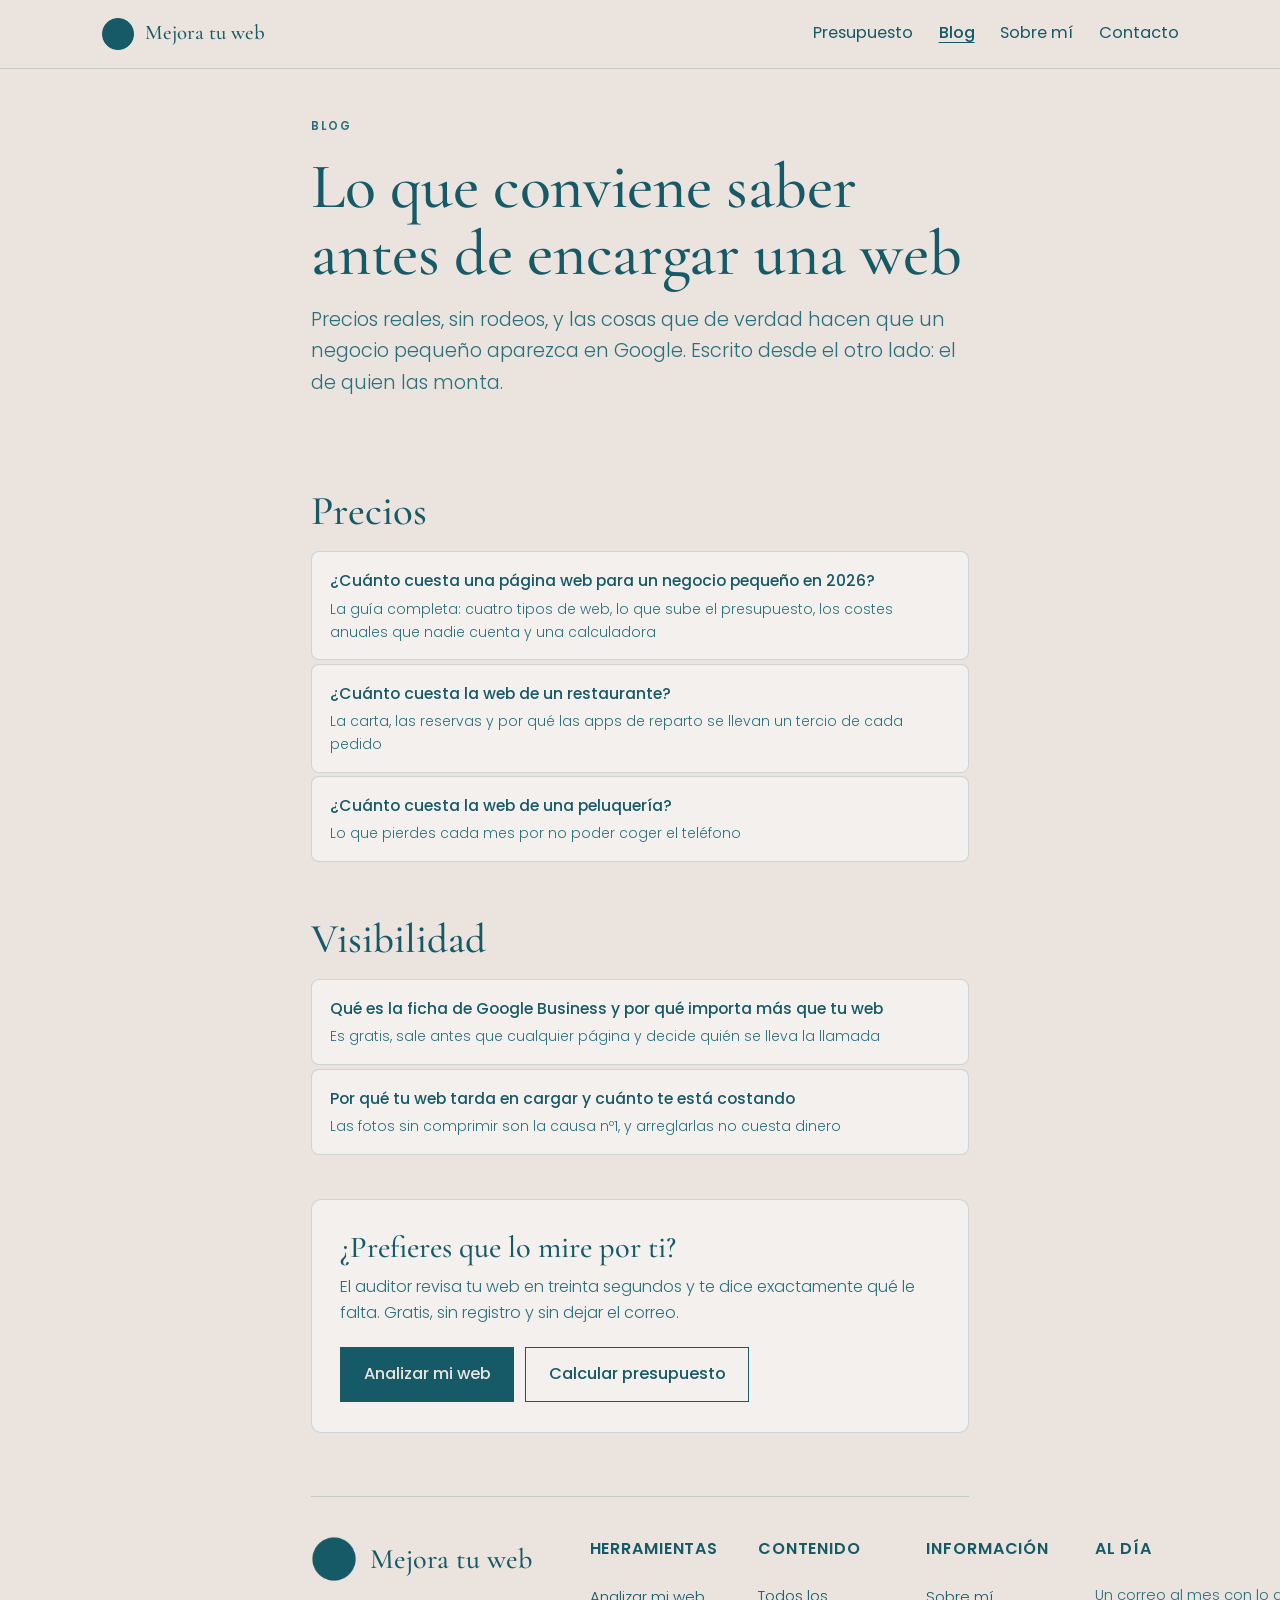
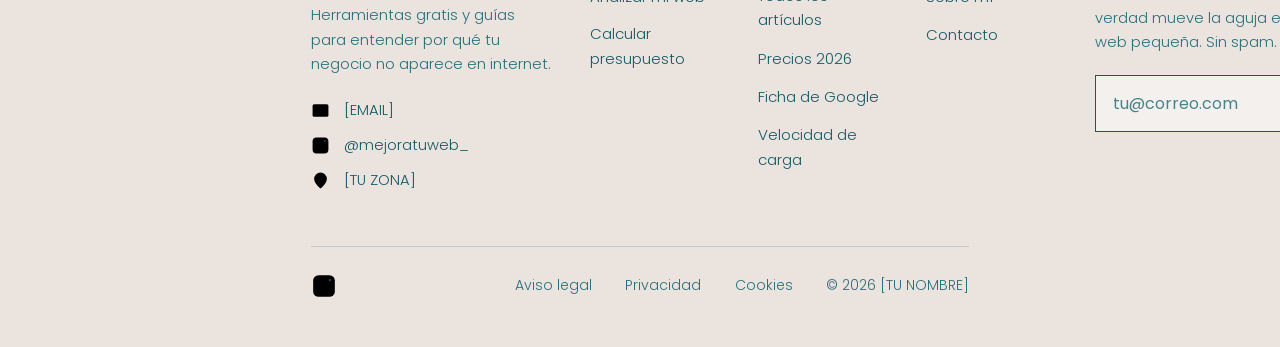
==== blog/index.html @ fc8d4a64 "Primer commit: el sitio completo Sitio de contenido y herramientas gratuitas sobre visibilidad web. " ====
<!DOCTYPE html>
<html lang="es">
<head>
<meta charset="utf-8">
<meta name="viewport" content="width=device-width, initial-scale=1">
<title>Blog · Mejora tu web</title>
<meta name="description" content="Artículos sobre precios de páginas web, visibilidad en Google y todo lo que un negocio pequeño necesita saber antes de encargar su web.">
<link rel="canonical" href="https://mejoratuweb.world/blog">

<link rel="icon" href="/img/logo.png">
<link rel="preconnect" href="https://fonts.googleapis.com">
<link rel="preconnect" href="https://fonts.gstatic.com" crossorigin>
<link rel="stylesheet" href="https://fonts.googleapis.com/css2?family=Cormorant+Garamond:wght@400;500;600&family=Poppins:wght@300;400;500;600&display=swap">
<link rel="stylesheet" href="/estilo.css">
<script type="application/ld+json">
{
  "@context": "https://schema.org",
  "@type": "WebSite",
  "name": "Mejora tu web",
  "description": "Herramientas gratuitas y contenidos sobre visibilidad web para negocios pequeños.",
  "url": "https://mejoratuweb.world/",
  "areaServed": { "@type": "Place", "name": "[TU ZONA]" },
  "address": {
    "@type": "PostalAddress",
    "addressLocality": "[TU LOCALIDAD]",
    "postalCode": "[CP]",
    "addressCountry": "ES"
  },
  "founder": { "@type": "Person", "name": "[TU NOMBRE]" },
  "sameAs": ["https://instagram.com/mejoratuweb_"],
  "email": "[EMAIL]"
}
</script>
</head>
<body>
<div class="barra">
<nav class="nav">
  <a class="marca" href="/"><img src="/img/logo.png" alt="" width="120" height="120">Mejora tu web</a>
  <ul>
    <li><a href="/presupuesto">Presupuesto</a></li>
    <li><a href="/blog" aria-current="page">Blog</a></li>
    <li><a href="/sobre-mi">Sobre mí</a></li>
    <li><a href="/contacto">Contacto</a></li>
  </ul>
</nav>
</div>

<div class="wrap">

<header style="padding-block:48px 10px;">
  <p class="eyebrow">Blog</p>
  <h1>Lo que conviene saber antes de encargar una web</h1>
  <p class="lede">Precios reales, sin rodeos, y las cosas que de verdad hacen que un negocio pequeño aparezca en Google. Escrito desde el otro lado: el de quien las monta.</p>
</header>

<h2>Precios</h2>

<ul class="rv more">
  <li><a href="/blog/precio-web-negocio-pequeno">¿Cuánto cuesta una página web para un negocio pequeño en 2026?<span class="sub">La guía completa: cuatro tipos de web, lo que sube el presupuesto, los costes anuales que nadie cuenta y una calculadora</span></a></li>
  <li><a href="/blog/precio-web-restaurante">¿Cuánto cuesta la web de un restaurante?<span class="sub">La carta, las reservas y por qué las apps de reparto se llevan un tercio de cada pedido</span></a></li>
  <li><a href="/blog/precio-web-peluqueria">¿Cuánto cuesta la web de una peluquería?<span class="sub">Lo que pierdes cada mes por no poder coger el teléfono</span></a></li>
</ul>

<h2>Visibilidad</h2>

<ul class="rv more">
  <li><a href="/blog/ficha-google-business">Qué es la ficha de Google Business y por qué importa más que tu web<span class="sub">Es gratis, sale antes que cualquier página y decide quién se lleva la llamada</span></a></li>
  <li><a href="/blog/velocidad-web">Por qué tu web tarda en cargar y cuánto te está costando<span class="sub">Las fotos sin comprimir son la causa nº1, y arreglarlas no cuesta dinero</span></a></li>
</ul>

<div class="rv cta">
  <h2>¿Prefieres que lo mire por ti?</h2>
  <p>El auditor revisa tu web en treinta segundos y te dice exactamente qué le falta. Gratis, sin registro y sin dejar el correo.</p>
  <div class="btns">
    <a class="btn" href="/">Analizar mi web</a>
    <a class="btn-ghost" href="/presupuesto">Calcular presupuesto</a>
  </div>
</div>

<footer class="pie">

  <div class="pie-grid">

    <div class="pie-marca">
      <div class="pie-lockup"><img src="/img/logo.png" alt="" width="120" height="120"><span>Mejora tu web</span></div>
      <p class="pie-blurb">Herramientas gratis y guías para entender por qué tu negocio no aparece en internet.</p>
      <ul class="contacto-lista">
        <li><svg viewBox="0 0 24 24" aria-hidden="true" stroke-linecap="round" stroke-linejoin="round"><rect x="2" y="4" width="20" height="16" rx="2"/><path d="m22 7-10 6L2 7"/></svg><a href="mailto:[EMAIL]">[EMAIL]</a></li>
        <li><svg viewBox="0 0 24 24" aria-hidden="true" stroke-linecap="round" stroke-linejoin="round"><rect x="2" y="2" width="20" height="20" rx="5"/><circle cx="12" cy="12" r="4"/><circle cx="17.5" cy="6.5" r="1" fill="currentColor" stroke="none"/></svg><a href="https://instagram.com/mejoratuweb_" target="_blank" rel="noopener">@mejoratuweb_</a></li>
        <li><svg viewBox="0 0 24 24" aria-hidden="true" stroke-linecap="round" stroke-linejoin="round"><path d="M20 10c0 6-8 12-8 12s-8-6-8-12a8 8 0 0 1 16 0z"/><circle cx="12" cy="10" r="3"/></svg><span>[TU ZONA]</span></li>
      </ul>
    </div>

    <nav class="pie-col" aria-label="Herramientas">
      <h3>Herramientas</h3>
      <ul>
        <li><a href="/">Analizar mi web</a></li>
        <li><a href="/presupuesto">Calcular presupuesto</a></li>
      </ul>
    </nav>

    <nav class="pie-col" aria-label="Contenido">
      <h3>Contenido</h3>
      <ul>
        <li><a href="/blog">Todos los artículos</a></li>
        <li><a href="/blog/precio-web-negocio-pequeno">Precios 2026</a></li>
        <li><a href="/blog/ficha-google-business">Ficha de Google</a></li>
        <li><a href="/blog/velocidad-web">Velocidad de carga</a></li>
      </ul>
    </nav>

    <nav class="pie-col" aria-label="Información">
      <h3>Información</h3>
      <ul>
        <li><a href="/sobre-mi">Sobre mí</a></li>
        <li><a href="/contacto">Contacto</a></li>
      </ul>
    </nav>

    <div class="pie-boletin">
      <h3>Al día</h3>
      <p>Un correo al mes con lo que de verdad mueve la aguja en una web pequeña. Sin spam.</p>
      <form class="suscribe" name="boletin" method="POST" data-netlify="true" action="/gracias">
        <input type="hidden" name="form-name" value="boletin">
        <label class="sr-only" for="nl-email">Tu correo electrónico</label>
        <input id="nl-email" type="email" name="email" placeholder="tu@correo.com"
               autocomplete="email" required>
        <button type="submit" aria-label="Suscribirme"><svg viewBox="0 0 24 24" aria-hidden="true" stroke-linecap="round" stroke-linejoin="round"><path d="M4 12h15M13 6l6 6-6 6"/></svg></button>
      </form>
    </div>

  </div>

  <div class="pie-bajo">
    <div class="pie-social">
      <a href="https://instagram.com/mejoratuweb_" target="_blank" rel="noopener" aria-label="Instagram"><svg viewBox="0 0 24 24" aria-hidden="true" stroke-linecap="round" stroke-linejoin="round"><rect x="2" y="2" width="20" height="20" rx="5"/><circle cx="12" cy="12" r="4"/><circle cx="17.5" cy="6.5" r="1" fill="currentColor" stroke="none"/></svg></a>
    </div>
    <nav class="pie-legal" aria-label="Legal">
      <a href="/aviso-legal">Aviso legal</a>
      <a href="/politica-de-privacidad">Privacidad</a>
      <a href="/politica-de-cookies">Cookies</a>
      <span>&copy; 2026 [TU NOMBRE]</span>
    </nav>
  </div>

</footer>

</div>
<script src="/ambiente.js" defer></script>
</body>
</html>
---- estilo.css ----
/* ═══════════════════════════════════════════════════════════
   SISTEMA VISUAL — un solo archivo para todo el sitio.
   <link rel="stylesheet" href="/estilo.css">

   Dirección: papel crema y tinta verde azulada. Trazo fino,
   mucho aire, versales espaciadas en los rótulos y una serif
   solo para la marca y los titulares grandes.

   Tema único a propósito: no hay modo oscuro, así que todos
   los colores se pintan explícitamente.
   ═══════════════════════════════════════════════════════════ */

:root{
  color-scheme: light;

  --ink:#175A67;          /* texto, iconos, bordes, relleno de botón */
  --ink-soft:#2A707C;     /* secundario y marcadores de posición */
  --ink-faint:#5C8D96;    /* terciario */
  --ink-hover:#0F454F;    /* hover del botón sólido */
  --cream:#EAE3DE;        /* fondo de página */
  --cream-2:#F2EDE9;      /* superficies elevadas */
  --veil:rgba(255,255,255,.45);
  --line:rgba(23,90,103,.18);
  --line-2:rgba(23,90,103,.34);

  --bad:#A8271C;
  --bad-soft:rgba(168,39,28,.09);
  --warn:#8A5D00;
  --warn-soft:rgba(138,93,0,.10);
  --ok:#1F6B4A;
  --ok-soft:rgba(31,107,74,.10);

  --sans:'Poppins', "Helvetica Neue", Arial, sans-serif;
  --serif:'Cormorant Garamond', Georgia, 'Times New Roman', serif;

  --max:1440px;
  --r:10px;
  --fs-nav:clamp(.9rem, .55vw + .75rem, 1.02rem);
}

*,*::before,*::after{box-sizing:border-box;}
html{-webkit-text-size-adjust:100%;scroll-behavior:smooth;background:var(--cream);}

body{
  margin:0;
  background:var(--cream);
  color:var(--ink);
  font-family:var(--sans);
  font-weight:300;
  font-size:16px;
  line-height:1.65;
  padding:0;
  -webkit-font-smoothing:antialiased;
  overflow-wrap:break-word;
}
::selection{background:rgba(23,90,103,.18);}

.wrap{max-width:760px;margin:0 auto;padding-inline:clamp(1.25rem,4vw,4.5rem);}
.wrap-wide{max-width:var(--max);margin:0 auto;padding-inline:clamp(1.25rem,4vw,4.5rem);}
:focus-visible{outline:2px solid var(--ink);outline-offset:3px;border-radius:3px;}
.sr-only{
  position:absolute;width:1px;height:1px;padding:0;margin:-1px;
  overflow:hidden;clip:rect(0,0,0,0);white-space:nowrap;border:0;
}

/* ── apariciones al entrar en pantalla ─────────────────────
   Parten visibles: sin JS la página se lee igual. */
.rv{transition:transform .72s cubic-bezier(.22,1,.36,1), opacity .72s cubic-bezier(.22,1,.36,1);}
html.js .rv{transform:translate3d(0,14px,0);opacity:0;}
html.js .rv.visible{transform:none;opacity:1;}

/* ── navegación ────────────────────────────────────────────── */
/* La barra ocupa todo el ancho; su contenido se alinea con el texto. */
.barra{
  position:sticky;top:0;z-index:50;
  border-bottom:1px solid var(--line);
  background:rgba(234,227,222,.92);
  backdrop-filter:blur(10px);-webkit-backdrop-filter:blur(10px);
}
.nav{
  max-width:1180px;margin:0 auto;
  padding:1.05rem clamp(1.25rem,4vw,4.5rem);
  display:flex;justify-content:space-between;align-items:center;
  gap:1rem 2rem;flex-wrap:wrap;
}
.nav .marca{
  display:inline-flex;align-items:center;gap:.6rem;
  color:var(--ink);text-decoration:none;
  font-family:var(--serif);font-weight:500;
  font-size:clamp(1.3rem,1.6vw,1.6rem);line-height:1;
}
.nav .marca img,
.nav .marca svg{width:34px;height:34px;flex:0 0 auto;object-fit:contain;}
.nav ul{display:flex;gap:clamp(1rem,2vw,2rem);list-style:none;margin:0;padding:0;flex-wrap:wrap;}
.nav li{margin:0;}
.nav a:not(.marca){
  color:var(--ink);text-decoration:none;font-size:var(--fs-nav);font-weight:400;
  transition:opacity .2s ease;
}
.nav a:not(.marca):hover{opacity:.62;}
.nav a[aria-current="page"]{font-weight:500;text-decoration:underline;text-underline-offset:4px;}

/* ── tipografía ────────────────────────────────────────────── */
h1{
  font-family:var(--serif);font-weight:500;
  font-size:clamp(2.4rem,5.2vw,4rem);line-height:1.05;letter-spacing:-.005em;
  margin:0 0 1rem;text-wrap:balance;color:var(--ink);
}
h2{
  font-family:var(--serif);font-weight:500;
  font-size:clamp(1.75rem,3.2vw,2.6rem);line-height:1.15;
  margin:3.4rem 0 1rem;text-wrap:balance;color:var(--ink);
}
h3{
  font-size:clamp(1rem,.5vw + .85rem,1.15rem);font-weight:600;
  letter-spacing:.02em;margin:2.2rem 0 .5rem;color:var(--ink);
}
p{margin:0 0 1.15rem;}
a{color:var(--ink);text-underline-offset:3px;text-decoration-thickness:1px;transition:opacity .2s ease;}
a:hover{opacity:.62;}
strong{font-weight:600;}
em{font-style:italic;}
ul,ol{margin:0 0 1.35rem;padding-left:1.35rem;}
li{margin-bottom:.55rem;}
code{
  font-family:ui-monospace,'SF Mono',Menlo,monospace;font-size:.88em;
  background:var(--veil);border:1px solid var(--line);
  padding:.05em .4em;border-radius:4px;overflow-wrap:anywhere;
}

.eyebrow{
  font-size:.72rem;font-weight:600;letter-spacing:.14em;
  text-transform:uppercase;color:var(--ink-soft);margin:0 0 1.1rem;
}
.lede{
  font-size:clamp(1.05rem,.6vw + .95rem,1.22rem);line-height:1.62;
  color:var(--ink-soft);margin:0 0 1.6rem;max-width:58ch;font-weight:300;
}
.byline{
  display:flex;flex-wrap:wrap;gap:.5rem 1.2rem;align-items:baseline;
  font-size:.74rem;font-weight:500;letter-spacing:.1em;
  text-transform:uppercase;color:var(--ink-faint);
}
article > header{
  padding-block:clamp(3rem,7vh,4.5rem) 1.6rem;
  border-bottom:1px solid var(--line);margin-bottom:2.6rem;
}
article > p:first-of-type{font-size:1.08rem;}

/* ── insignia de filo ──────────────────────────────────────── */
.badge{
  display:inline-block;border-left:2px solid var(--ink);
  background:var(--veil);padding:.45rem .9rem;margin:0 0 1.4rem;
  font-size:.72rem;font-weight:600;letter-spacing:.14em;
  text-transform:uppercase;color:var(--ink);
}

/* ── respuesta rápida ──────────────────────────────────────── */
.tldr{
  background:var(--veil);border:1px solid var(--line);
  border-left:2px solid var(--ink);border-radius:0 var(--r) var(--r) 0;
  padding:1.6rem 1.7rem;margin-bottom:2.2rem;
}
.tldr h2{
  margin:0 0 .7rem;font-family:var(--sans);font-size:.72rem;font-weight:600;
  letter-spacing:.14em;text-transform:uppercase;color:var(--ink-soft);
}
.tldr p{margin:0 0 .8rem;}
.tldr p:last-child{margin:0;}
.tldr .big{
  font-family:var(--serif);font-size:clamp(1.9rem,4vw,2.6rem);
  font-weight:500;line-height:1.1;display:block;
}

/* ── tablas ────────────────────────────────────────────────── */
.tw{overflow-x:auto;margin:0 0 1.8rem;border:1px solid var(--line);border-radius:var(--r);background:var(--veil);}
table{border-collapse:collapse;width:100%;min-width:460px;font-size:.94rem;}
th,td{text-align:left;padding:.85rem 1rem;border-bottom:1px solid var(--line);vertical-align:top;}
thead th{
  font-size:.68rem;font-weight:600;letter-spacing:.12em;
  text-transform:uppercase;color:var(--ink-soft);background:rgba(23,90,103,.05);
}
tbody tr:last-child td{border-bottom:0;}
td.price{font-weight:500;white-space:nowrap;font-variant-numeric:tabular-nums;}
td small{color:var(--ink-faint);font-size:.85rem;display:block;margin-top:.15rem;}

/* ── avisos ────────────────────────────────────────────────── */
.flag{
  display:flex;gap:1rem;background:rgba(23,90,103,.07);
  border:1px solid var(--line);border-radius:var(--r);
  padding:1.1rem 1.25rem;margin:0 0 1.8rem;font-size:.95rem;
}
.flag .mk{
  font-size:.66rem;font-weight:700;letter-spacing:.14em;text-transform:uppercase;
  color:var(--ink-soft);flex-shrink:0;padding-top:.25rem;
}
.flag p{margin:0;}

.alarms{list-style:none;padding:0;margin:0 0 1.8rem;display:flex;flex-direction:column;gap:.2rem;}
.alarms li{
  border-left:2px solid var(--bad);background:var(--bad-soft);
  padding:.95rem 1.1rem;margin:0;border-radius:0 6px 6px 0;font-size:.95rem;
}
.alarms b{display:block;margin-bottom:.2rem;font-weight:600;}

/* ── preguntas frecuentes ──────────────────────────────────── */
details{border-bottom:1px solid var(--line);padding:1rem 0;}
details summary{
  cursor:pointer;font-weight:500;font-size:1.05rem;list-style:none;
  display:flex;justify-content:space-between;gap:1rem;align-items:baseline;
  transition:opacity .2s ease;
}
details summary:hover{opacity:.62;}
details summary::-webkit-details-marker{display:none;}
details summary::after{content:"+";font-weight:300;font-size:1.3rem;flex-shrink:0;}
details[open] summary::after{content:"–";}
details p{margin:.8rem 0 0;font-size:.98rem;color:var(--ink-soft);}

/* ── lista de enlaces ──────────────────────────────────────── */
.more{list-style:none;padding:0;margin:0 0 1.6rem;display:flex;flex-direction:column;gap:.2rem;}
.more li{margin:0;}
.more a{
  display:block;padding:1rem 1.1rem;background:var(--veil);
  border:1px solid var(--line);border-radius:8px;
  text-decoration:none;font-weight:500;font-size:.98rem;
  transition:background .2s ease,border-color .2s ease,transform .2s ease;
}
.more a:hover{background:var(--cream-2);border-color:var(--line-2);opacity:1;transform:translateX(2px);}
.more .sub{display:block;font-weight:300;font-size:.87rem;color:var(--ink-soft);margin-top:.2rem;}

/* ── llamada a la acción ───────────────────────────────────── */
.cta{
  background:var(--veil);border:1px solid var(--line);
  border-radius:var(--r);padding:1.9rem 1.75rem;margin:2.8rem 0;
}
.cta h2{margin:0 0 .5rem;font-size:clamp(1.4rem,2.4vw,1.9rem);}
.cta p{margin:0 0 1.3rem;color:var(--ink-soft);}

.btn,.btn-ghost{
  display:inline-flex;align-items:center;gap:.45rem;
  padding:.8rem 1.4rem;font-family:inherit;font-size:var(--fs-nav);
  font-weight:500;text-decoration:none;cursor:pointer;
  border:1px solid var(--ink);transition:background .2s ease,color .2s ease;
}
.btn{background:var(--ink);color:var(--cream);}
.btn:hover{background:var(--ink-hover);color:var(--cream);opacity:1;}
.btn-ghost{background:transparent;color:var(--ink);}
.btn-ghost:hover{background:var(--veil);opacity:1;}
.btns{display:flex;gap:.7rem;flex-wrap:wrap;}

/* ── hueco de anuncio ──────────────────────────────────────── */
.ad{
  border:1px dashed var(--line-2);border-radius:var(--r);
  padding:1.4rem;margin:2.6rem 0;text-align:center;
  font-size:.66rem;letter-spacing:.14em;text-transform:uppercase;color:var(--ink-faint);
}

/* ── pie ───────────────────────────────────────────────────── */
.pie{border-top:1px solid var(--line);margin-top:clamp(3rem,7vh,5rem);padding-block:2.4rem 3rem;}
.pie-grid{display:grid;align-items:start;gap:clamp(1.5rem,3vw,3.25rem);grid-template-columns:1fr;}
@media (min-width:721px){
  .pie-grid{grid-template-columns:repeat(3,1fr);row-gap:clamp(2rem,4vh,2.75rem);}
  .pie-marca,.pie-boletin{grid-column:1 / -1;}
}
@media (min-width:1101px){
  .pie-grid{grid-template-columns:minmax(240px,1.45fr) repeat(3,minmax(130px,.85fr)) minmax(260px,1.25fr);}
  .pie-marca,.pie-boletin{grid-column:auto;}
}
.pie-lockup{display:flex;align-items:center;gap:clamp(.65rem,1vw,1rem);}
.pie-lockup img,
.pie-lockup svg{width:clamp(44px,3.6vw,58px);height:auto;flex:0 0 auto;object-fit:contain;}
.pie-lockup span{font-family:var(--serif);font-weight:500;font-size:clamp(1.55rem,2.2vw,2.2rem);line-height:1;}
.pie-blurb{margin:clamp(1.15rem,2.4vh,1.9rem) 0 0;max-width:34ch;line-height:1.62;font-size:.94rem;color:var(--ink-soft);}
.contacto-lista{list-style:none;margin:clamp(1.15rem,2.4vh,1.9rem) 0 0;padding:0;display:flex;flex-direction:column;gap:clamp(.6rem,1.2vh,.95rem);}
.contacto-lista li{display:flex;align-items:center;gap:.85rem;margin:0;font-size:.92rem;}
.contacto-lista svg{width:19px;height:19px;flex:0 0 auto;}
.contacto-lista a{text-decoration:none;}
.contacto-lista a:hover{text-decoration:underline;text-underline-offset:3px;}
.pie-col h3,.pie-boletin h3{
  margin:0 0 clamp(1.15rem,2.4vh,1.85rem);
  font-size:clamp(.88rem,.5vw + .75rem,1rem);font-weight:600;
  letter-spacing:.055em;text-transform:uppercase;
}
.pie-col ul{list-style:none;margin:0;padding:0;display:flex;flex-direction:column;gap:clamp(.62rem,1.35vh,1.05rem);}
.pie-col li{margin:0;}
.pie-col a{display:inline-block;text-decoration:none;font-size:.94rem;transition:opacity .2s ease,transform .2s ease;}
.pie-col a:hover{opacity:.62;transform:translateX(2px);}
.pie-boletin p{margin:0 0 clamp(1rem,2.2vh,1.6rem);max-width:32ch;line-height:1.62;font-size:.92rem;color:var(--ink-soft);}
.suscribe{display:flex;width:100%;max-width:380px;border:1px solid var(--ink);background:var(--veil);}
.suscribe input{
  flex:1;min-width:0;border:0;outline:0;background:transparent;
  padding:.95rem 1.05rem;font-family:inherit;font-size:16px;color:var(--ink);
}
.suscribe input::placeholder{color:var(--ink-soft);opacity:.85;}
.suscribe input:focus-visible{box-shadow:inset 0 0 0 2px rgba(23,90,103,.25);}
.suscribe button{
  width:clamp(56px,4vw,66px);border:0;background:var(--ink);color:var(--cream);
  display:grid;place-items:center;cursor:pointer;transition:background .2s ease;
}
.suscribe button:hover{background:var(--ink-hover);}
.suscribe svg{width:22px;height:22px;}
.pie-bajo{
  display:flex;align-items:center;justify-content:space-between;
  gap:1.25rem 2rem;flex-wrap:wrap;
  margin-top:clamp(2.5rem,6vh,4.5rem);padding-top:1.6rem;border-top:1px solid var(--line);
}
.pie-social{display:flex;gap:clamp(.9rem,1.5vw,1.5rem);align-items:center;}
.pie-social a{display:inline-grid;place-items:center;transition:opacity .2s ease,transform .2s ease;}
.pie-social a:hover{opacity:.65;transform:translateY(-2px);}
.pie-social svg{width:26px;height:26px;}
.pie-legal{display:flex;gap:clamp(1.15rem,2.6vw,3rem);flex-wrap:wrap;align-items:center;}
.pie-legal a,.pie-legal span{font-size:.88rem;text-decoration:none;color:var(--ink-soft);}
.pie-legal a:hover{text-decoration:underline;text-underline-offset:3px;}

/* ── calculadora incrustada ────────────────────────────────── */
.calc{background:var(--veil);border:1px solid var(--line);border-radius:var(--r);padding:1.9rem 1.75rem;margin:2.8rem 0 2.2rem;}
.calc-top{margin-bottom:1.8rem;}
.calc-top h2{margin:0 0 .4rem;font-size:clamp(1.4rem,2.4vw,1.9rem);}
.calc-top p{margin:0;font-size:.92rem;color:var(--ink-soft);}
.calc form{display:flex;flex-direction:column;gap:1.6rem;margin:0 0 1.8rem;}
.calc fieldset{border:0;padding:0;margin:0;display:flex;flex-direction:column;gap:.65rem;}
.calc legend{font-weight:500;font-size:.98rem;padding:0;display:flex;gap:.65rem;align-items:baseline;}
.num{font-size:.68rem;font-weight:600;letter-spacing:.14em;color:var(--ink-soft);}
.opts{display:flex;flex-wrap:wrap;gap:.5rem;}
.opt{position:relative;}
.opt input{position:absolute;opacity:0;width:100%;height:100%;margin:0;cursor:pointer;}
.opt span{
  display:block;padding:.5rem .95rem;border:1px solid var(--line-2);
  background:transparent;font-size:.9rem;cursor:pointer;user-select:none;
  transition:background .2s ease,color .2s ease;
}
.opt input:checked + span{background:var(--ink);border-color:var(--ink);color:var(--cream);font-weight:500;}
.opt input:focus-visible + span{outline:2px solid var(--ink);outline-offset:3px;}
.opt:hover span{background:var(--veil);}
.out{border-top:1px solid var(--line);padding-top:1.5rem;}
.out-head{display:flex;justify-content:space-between;align-items:baseline;gap:1rem;flex-wrap:wrap;margin-bottom:1.1rem;}
.out-head h3{margin:0;font-size:.7rem;font-weight:600;letter-spacing:.14em;text-transform:uppercase;color:var(--ink-soft);}
.total{font-family:var(--serif);font-size:clamp(2rem,4vw,2.8rem);font-weight:500;line-height:1;font-variant-numeric:tabular-nums;}
.lines{list-style:none;padding:0;margin:0 0 1.1rem;font-size:.94rem;}
.lines li{display:flex;justify-content:space-between;gap:1rem;padding:.7rem 0;border-bottom:1px solid var(--line);margin:0;}
.lines li:last-child{border-bottom:0;}
.lines .d{color:var(--ink-soft);font-size:.85rem;display:block;margin-top:.1rem;font-weight:300;}
.lines .v{white-space:nowrap;font-variant-numeric:tabular-nums;font-weight:500;}
.note{font-size:.85rem;color:var(--ink-soft);margin:0;}

@media (prefers-reduced-motion:reduce){
  html{scroll-behavior:auto;}
  *{transition:none !important;animation:none !important;}
  html.js .rv{transform:none;opacity:1;}
  .more a:hover,.pie-col a:hover,.pie-social a:hover{transform:none;}
}

img{max-width:100%;height:auto;}
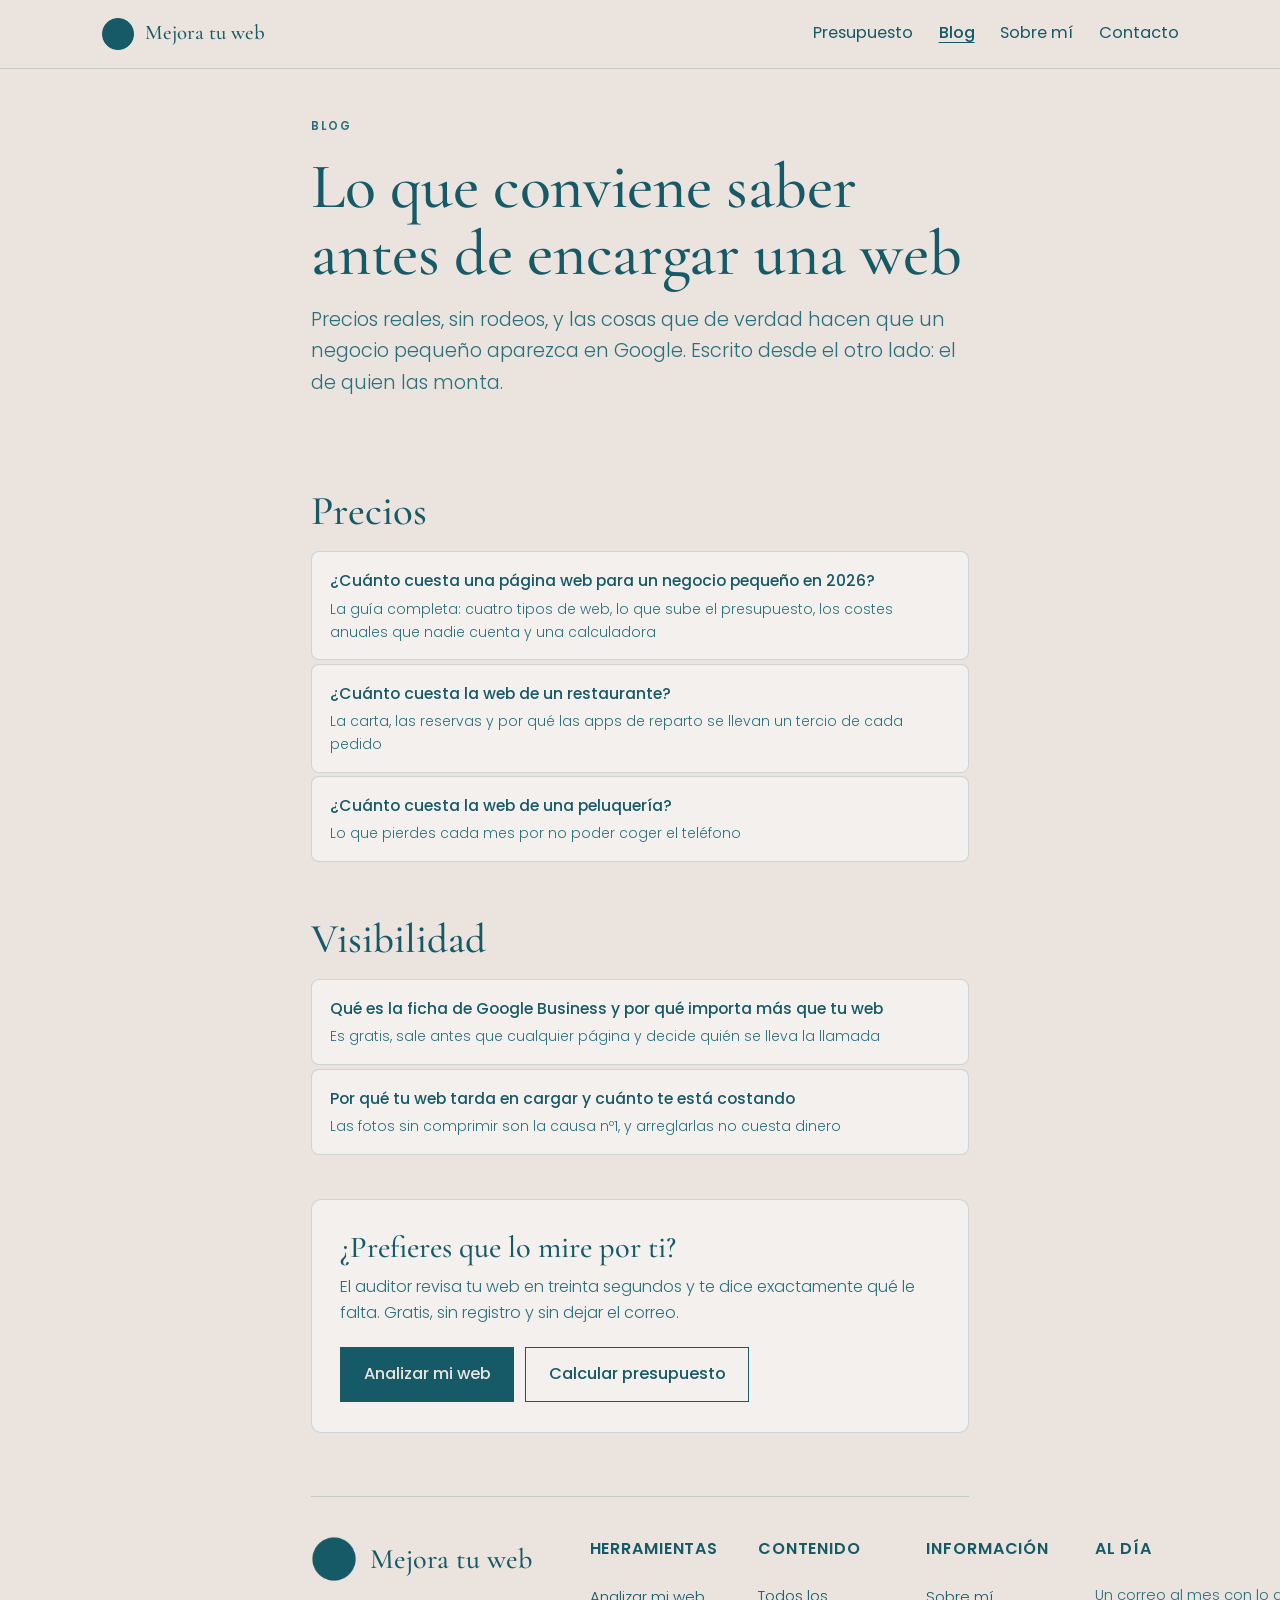
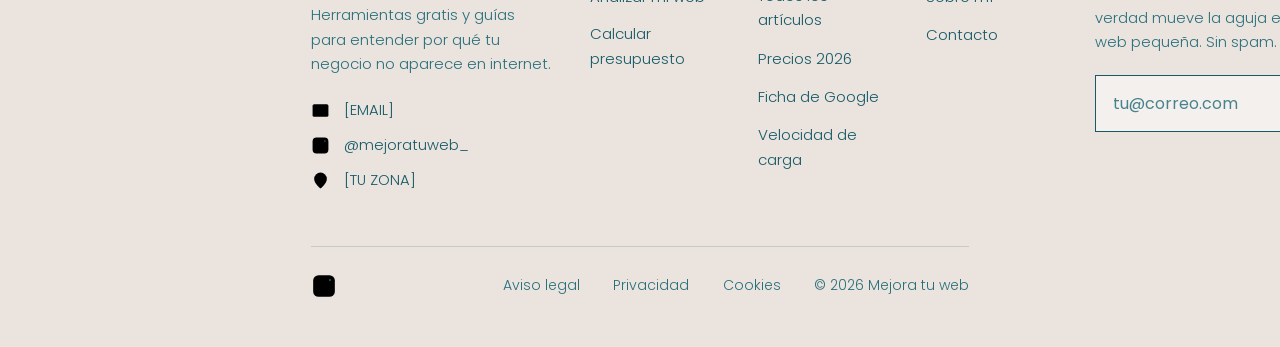
==== commit fb923849: "El sitio pasa a firmar como marca, sin nombre personal El autor de los artículos, el pie y los datos" ====
--- a/blog/index.html
+++ b/blog/index.html
@@ -26,8 +26,7 @@
     "postalCode": "[CP]",
     "addressCountry": "ES"
   },
-  "founder": { "@type": "Person", "name": "[TU NOMBRE]" },
-  "sameAs": ["https://instagram.com/mejoratuweb_"],
+    "sameAs": ["https://instagram.com/mejoratuweb_"],
   "email": "[EMAIL]"
 }
 </script>
@@ -139,7 +138,7 @@
       <a href="/aviso-legal">Aviso legal</a>
       <a href="/politica-de-privacidad">Privacidad</a>
       <a href="/politica-de-cookies">Cookies</a>
-      <span>&copy; 2026 [TU NOMBRE]</span>
+      <span>&copy; 2026 Mejora tu web</span>
     </nav>
   </div>
 
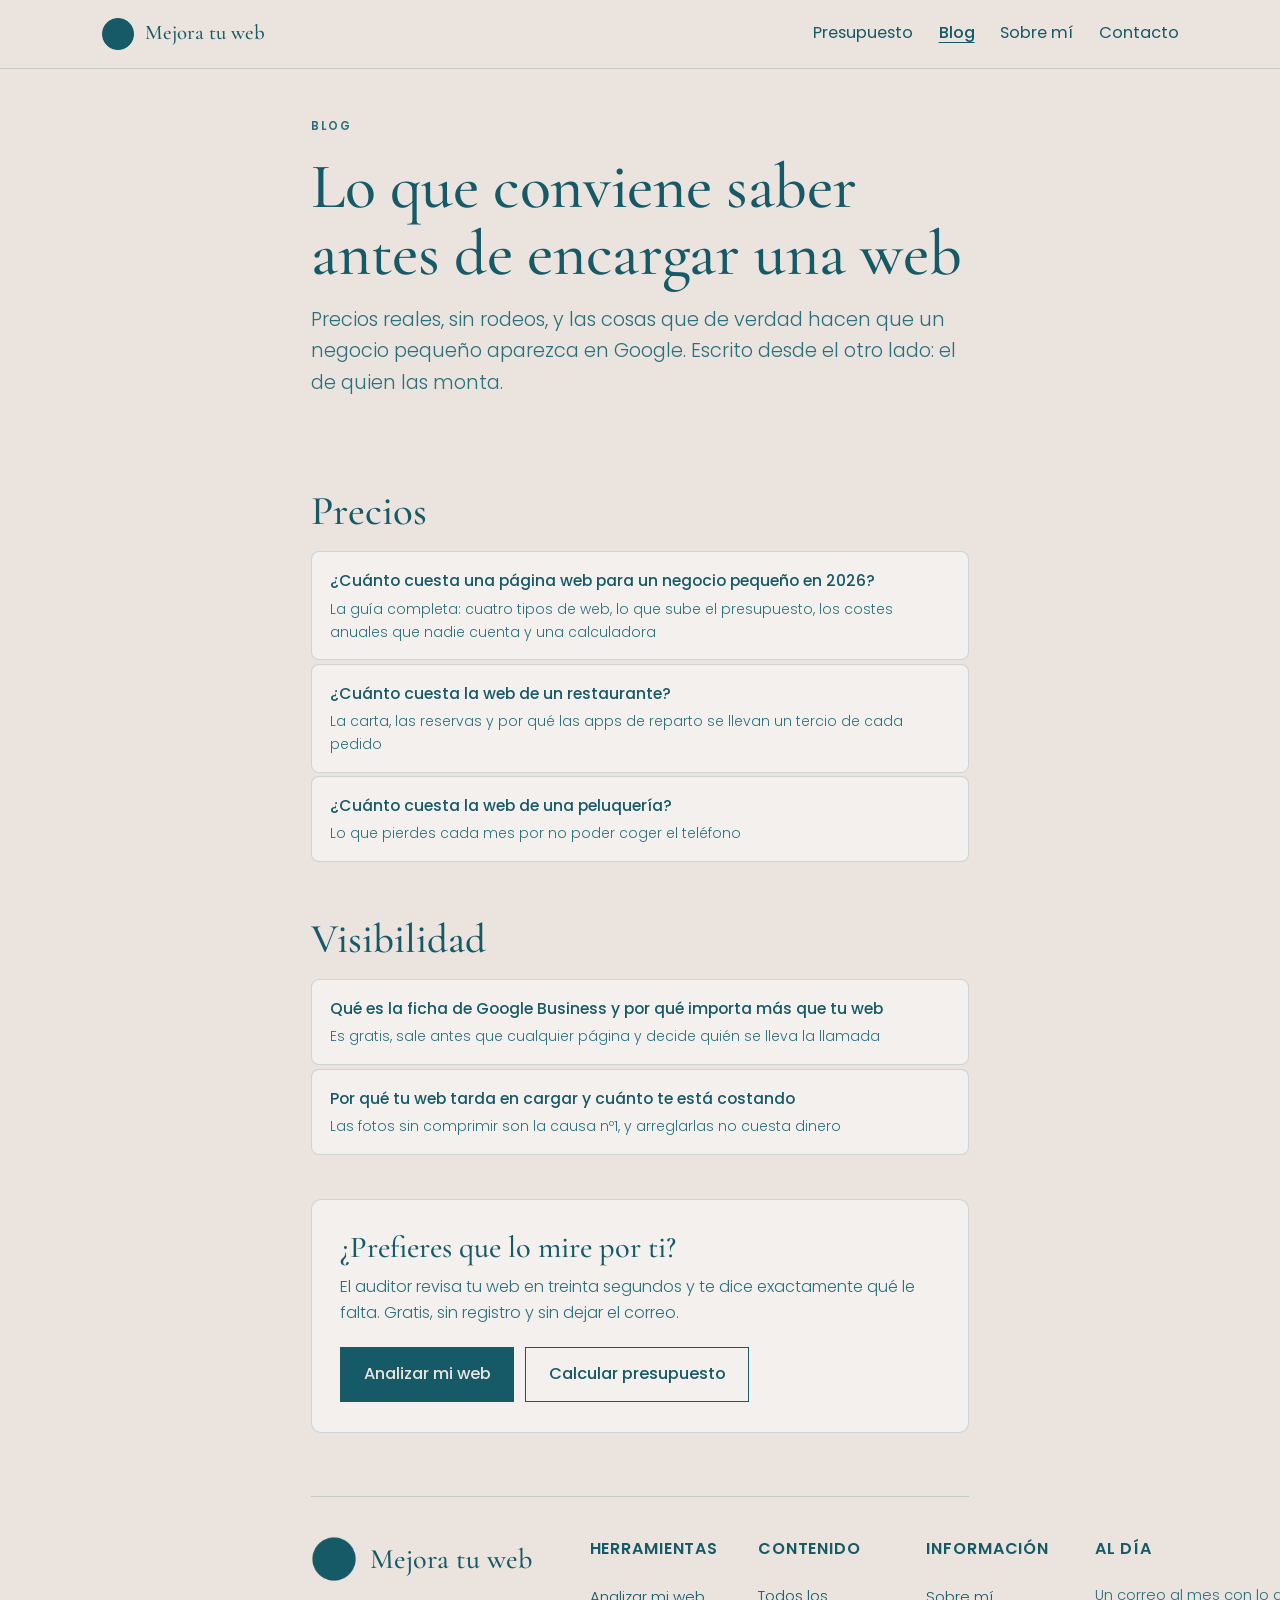
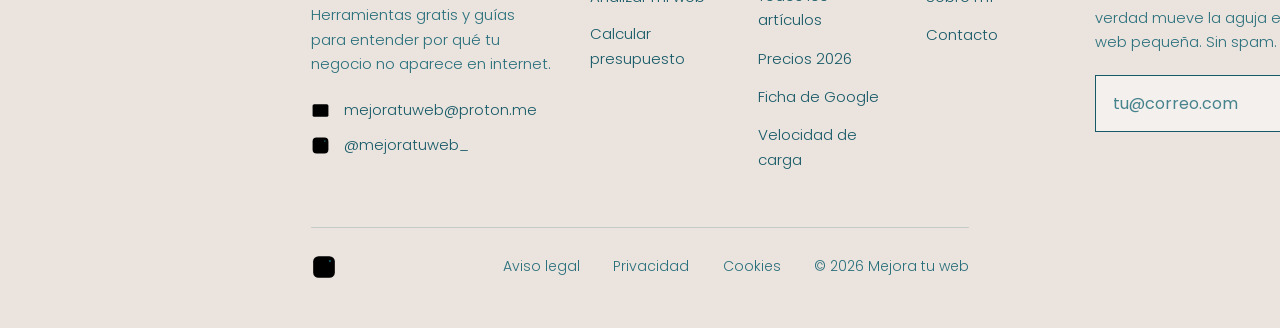
==== commit 33a01861: "Correo de contacto y limpieza de datos pendientes - El correo de contacto pasa a ser mejoratuweb@pro" ====
--- a/blog/index.html
+++ b/blog/index.html
@@ -19,15 +19,8 @@
   "name": "Mejora tu web",
   "description": "Herramientas gratuitas y contenidos sobre visibilidad web para negocios pequeños.",
   "url": "https://mejoratuweb.world/",
-  "areaServed": { "@type": "Place", "name": "[TU ZONA]" },
-  "address": {
-    "@type": "PostalAddress",
-    "addressLocality": "[TU LOCALIDAD]",
-    "postalCode": "[CP]",
-    "addressCountry": "ES"
-  },
     "sameAs": ["https://instagram.com/mejoratuweb_"],
-  "email": "[EMAIL]"
+  "email": "mejoratuweb@proton.me"
 }
 </script>
 </head>
@@ -84,9 +77,8 @@
       <div class="pie-lockup"><img src="/img/logo.png" alt="" width="120" height="120"><span>Mejora tu web</span></div>
       <p class="pie-blurb">Herramientas gratis y guías para entender por qué tu negocio no aparece en internet.</p>
       <ul class="contacto-lista">
-        <li><svg viewBox="0 0 24 24" aria-hidden="true" stroke-linecap="round" stroke-linejoin="round"><rect x="2" y="4" width="20" height="16" rx="2"/><path d="m22 7-10 6L2 7"/></svg><a href="mailto:[EMAIL]">[EMAIL]</a></li>
+        <li><svg viewBox="0 0 24 24" aria-hidden="true" stroke-linecap="round" stroke-linejoin="round"><rect x="2" y="4" width="20" height="16" rx="2"/><path d="m22 7-10 6L2 7"/></svg><a href="mailto:mejoratuweb@proton.me">mejoratuweb@proton.me</a></li>
         <li><svg viewBox="0 0 24 24" aria-hidden="true" stroke-linecap="round" stroke-linejoin="round"><rect x="2" y="2" width="20" height="20" rx="5"/><circle cx="12" cy="12" r="4"/><circle cx="17.5" cy="6.5" r="1" fill="currentColor" stroke="none"/></svg><a href="https://instagram.com/mejoratuweb_" target="_blank" rel="noopener">@mejoratuweb_</a></li>
-        <li><svg viewBox="0 0 24 24" aria-hidden="true" stroke-linecap="round" stroke-linejoin="round"><path d="M20 10c0 6-8 12-8 12s-8-6-8-12a8 8 0 0 1 16 0z"/><circle cx="12" cy="10" r="3"/></svg><span>[TU ZONA]</span></li>
       </ul>
     </div>
 
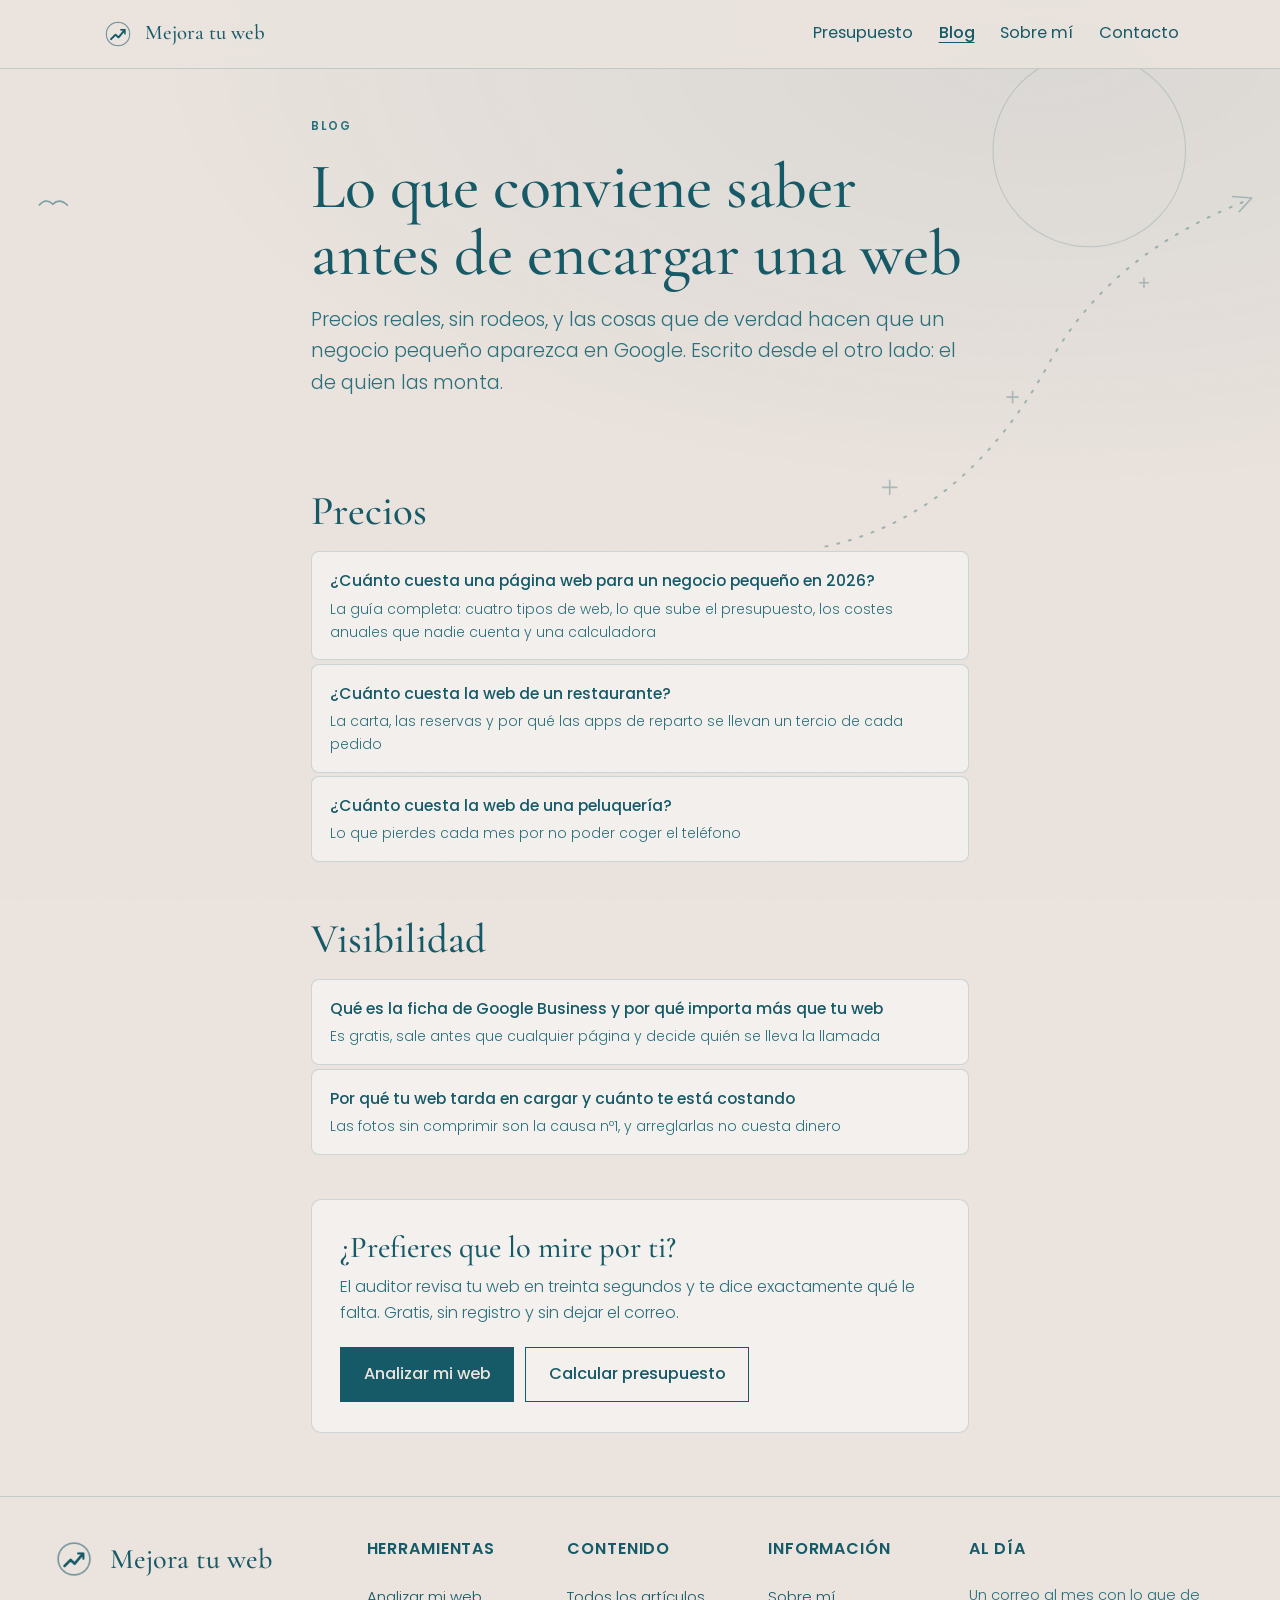
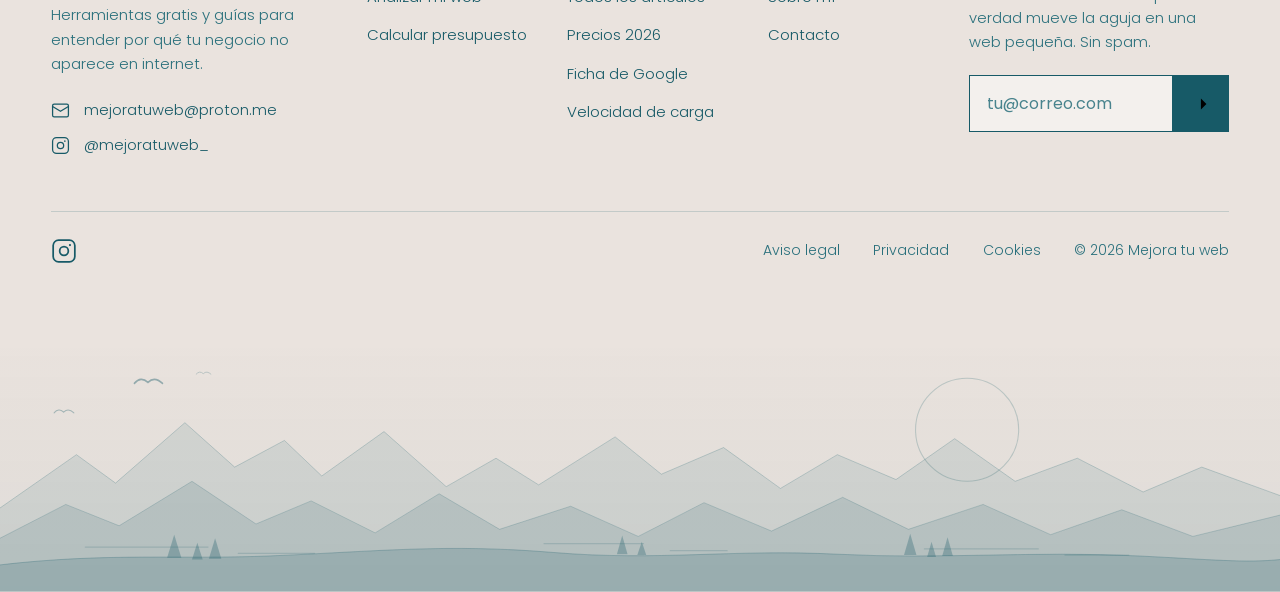
==== commit d3c76fc7: "Decorado de tinta, logo nuevo y arreglos de maquetación El sitio tenía el color pero no tenía caráct" ====
--- a/blog/index.html
+++ b/blog/index.html
@@ -69,7 +69,10 @@
   </div>
 </div>
 
+</div>
+
 <footer class="pie">
+<div class="wrap-wide">
 
   <div class="pie-grid">
 
@@ -134,9 +137,8 @@
     </nav>
   </div>
 
+</div>
 </footer>
-
-</div>
 <script src="/ambiente.js" defer></script>
 </body>
 </html>
--- a/estilo.css
+++ b/estilo.css
@@ -273,7 +273,10 @@
 .pie-blurb{margin:clamp(1.15rem,2.4vh,1.9rem) 0 0;max-width:34ch;line-height:1.62;font-size:.94rem;color:var(--ink-soft);}
 .contacto-lista{list-style:none;margin:clamp(1.15rem,2.4vh,1.9rem) 0 0;padding:0;display:flex;flex-direction:column;gap:clamp(.6rem,1.2vh,.95rem);}
 .contacto-lista li{display:flex;align-items:center;gap:.85rem;margin:0;font-size:.92rem;}
-.contacto-lista svg{width:19px;height:19px;flex:0 0 auto;}
+.contacto-lista svg{width:19px;height:19px;flex:0 0 auto;
+  /* sin esto los iconos salen como cuadrados negros: un <svg> sin
+     fill declarado se rellena de negro por defecto. */
+  fill:none;stroke:currentColor;stroke-width:1.6;}
 .contacto-lista a{text-decoration:none;}
 .contacto-lista a:hover{text-decoration:underline;text-underline-offset:3px;}
 .pie-col h3,.pie-boletin h3{
@@ -307,7 +310,7 @@
 .pie-social{display:flex;gap:clamp(.9rem,1.5vw,1.5rem);align-items:center;}
 .pie-social a{display:inline-grid;place-items:center;transition:opacity .2s ease,transform .2s ease;}
 .pie-social a:hover{opacity:.65;transform:translateY(-2px);}
-.pie-social svg{width:26px;height:26px;}
+.pie-social svg{width:26px;height:26px;fill:none;stroke:currentColor;stroke-width:1.6;}
 .pie-legal{display:flex;gap:clamp(1.15rem,2.6vw,3rem);flex-wrap:wrap;align-items:center;}
 .pie-legal a,.pie-legal span{font-size:.88rem;text-decoration:none;color:var(--ink-soft);}
 .pie-legal a:hover{text-decoration:underline;text-underline-offset:3px;}
@@ -351,3 +354,106 @@
 }
 
 img{max-width:100%;height:auto;}
+
+/* ═══════════════════════════════════════════════════════════
+   AMBIENTE — tinta sobre papel.
+
+   Tres capas decorativas, todas aria-hidden y sin capturar el
+   ratón: el grano del papel, el cielo con los pájaros sobre la
+   cabecera, y la cordillera que cierra la página antes del pie.
+
+   Las inserta ambiente.js para no repetir el mismo SVG en las
+   catorce páginas. Son adorno: sin JavaScript la web se lee
+   exactamente igual.
+
+   OJO con el apilado. `isolation:isolate` en el body es lo que
+   hace que un hijo en z-index:-1 se pinte por encima del fondo
+   del body pero por debajo del texto. Sin eso, las capas tapan
+   el contenido y la página se ve en blanco.
+   ═══════════════════════════════════════════════════════════ */
+
+body{position:relative;isolation:isolate;}
+
+/* grano de papel: un mosaico diminuto, no una imagen a pantalla completa */
+body::before{
+  content:"";position:fixed;inset:0;z-index:-2;pointer-events:none;
+  opacity:.5;mix-blend-mode:multiply;
+  background-image:url("data:image/svg+xml,%3Csvg xmlns='http://www.w3.org/2000/svg' width='160' height='160'%3E%3Cfilter id='g'%3E%3CfeTurbulence type='fractalNoise' baseFrequency='.85' numOctaves='3'/%3E%3CfeColorMatrix type='saturate' values='0'/%3E%3C/filter%3E%3Crect width='160' height='160' filter='url(%23g)' opacity='.055'/%3E%3C/svg%3E");
+}
+
+.cielo{
+  position:absolute;top:0;left:0;right:0;
+  height:clamp(420px,78vh,760px);
+  z-index:-1;pointer-events:none;overflow:hidden;
+}
+.cielo svg{position:absolute;inset:0;width:100%;height:100%;}
+
+/* la cordillera va en el flujo, justo antes del pie */
+.paisaje{
+  margin:clamp(1.5rem,4vh,3rem) 0 0;
+  pointer-events:none;line-height:0;
+}
+.paisaje svg{display:block;width:100%;height:auto;}
+
+.tinta{stroke:#175A67;fill:none;stroke-linecap:round;stroke-linejoin:round;}
+.relleno{fill:#175A67;stroke:none;}
+
+/* ── pájaros ───────────────────────────────────────────────── */
+.ave{stroke:#175A67;fill:none;stroke-width:1.6;stroke-linecap:round;}
+.vuela{animation:vuela 96s linear infinite;}
+.vuela-2{animation-duration:132s;animation-delay:-38s;}
+.vuela-3{animation-duration:78s;animation-delay:-55s;}
+.aletea{animation:aletea 7s ease-in-out infinite;}
+@keyframes vuela{
+  from{transform:translate(-160px,0);}
+  to{transform:translate(1620px,-70px);}
+}
+@keyframes aletea{
+  0%,100%{transform:translateY(0);}
+  50%{transform:translateY(-9px);}
+}
+
+/* ── la línea que sube: los puntos viajan hacia arriba ─────── */
+.asciende{
+  stroke:#175A67;fill:none;stroke-width:2;stroke-linecap:round;
+  stroke-dasharray:2 10;opacity:.34;
+  animation:asciende 5.5s linear infinite;
+}
+@keyframes asciende{ to{ stroke-dashoffset:-120; } }
+.bruma{animation:bruma 17s ease-in-out infinite;}
+@keyframes bruma{ 0%,100%{opacity:.5;} 50%{opacity:.9;} }
+
+/* En pantallas estrechas el trazo ascendente se cruza con el
+   titular: se queda solo el cielo y los pájaros. */
+@media (max-width:900px){ .solo-ancho{display:none;} }
+
+/* ── marca ─────────────────────────────────────────────────── */
+/* el trazo del logo se estira un poco al pasar por encima */
+.nav .marca img{transition:transform .5s cubic-bezier(.22,1,.36,1);}
+.nav .marca:hover img{transform:translate(1px,-2px);}
+
+/* ── filete ornamentado entre secciones ────────────────────── */
+.filete{
+  display:flex;align-items:center;gap:1rem;
+  margin:clamp(3rem,7vh,4.5rem) 0;color:var(--ink-faint);
+}
+.filete::before,.filete::after{
+  content:"";height:1px;flex:1;
+  background:linear-gradient(90deg,transparent,var(--line-2),transparent);
+}
+.filete svg{width:22px;height:22px;flex:0 0 auto;opacity:.7;}
+
+/* ── botones: un milímetro de vida ─────────────────────────── */
+.btn,.btn-ghost{transition:background .2s ease,color .2s ease,transform .2s ease;}
+.btn:hover,.btn-ghost:hover{transform:translateY(-1px);}
+
+@media (prefers-reduced-motion:reduce){
+  .vuela,.aletea,.asciende,.bruma{animation:none !important;}
+  .nav .marca:hover img,.btn:hover,.btn-ghost:hover{transform:none;}
+}
+
+/* En móvil la cordillera quedaría en una tira de 80px: le damos
+   altura fija y dejamos que recorte por los lados. */
+@media (max-width:700px){
+  .paisaje svg{height:132px;}
+}
